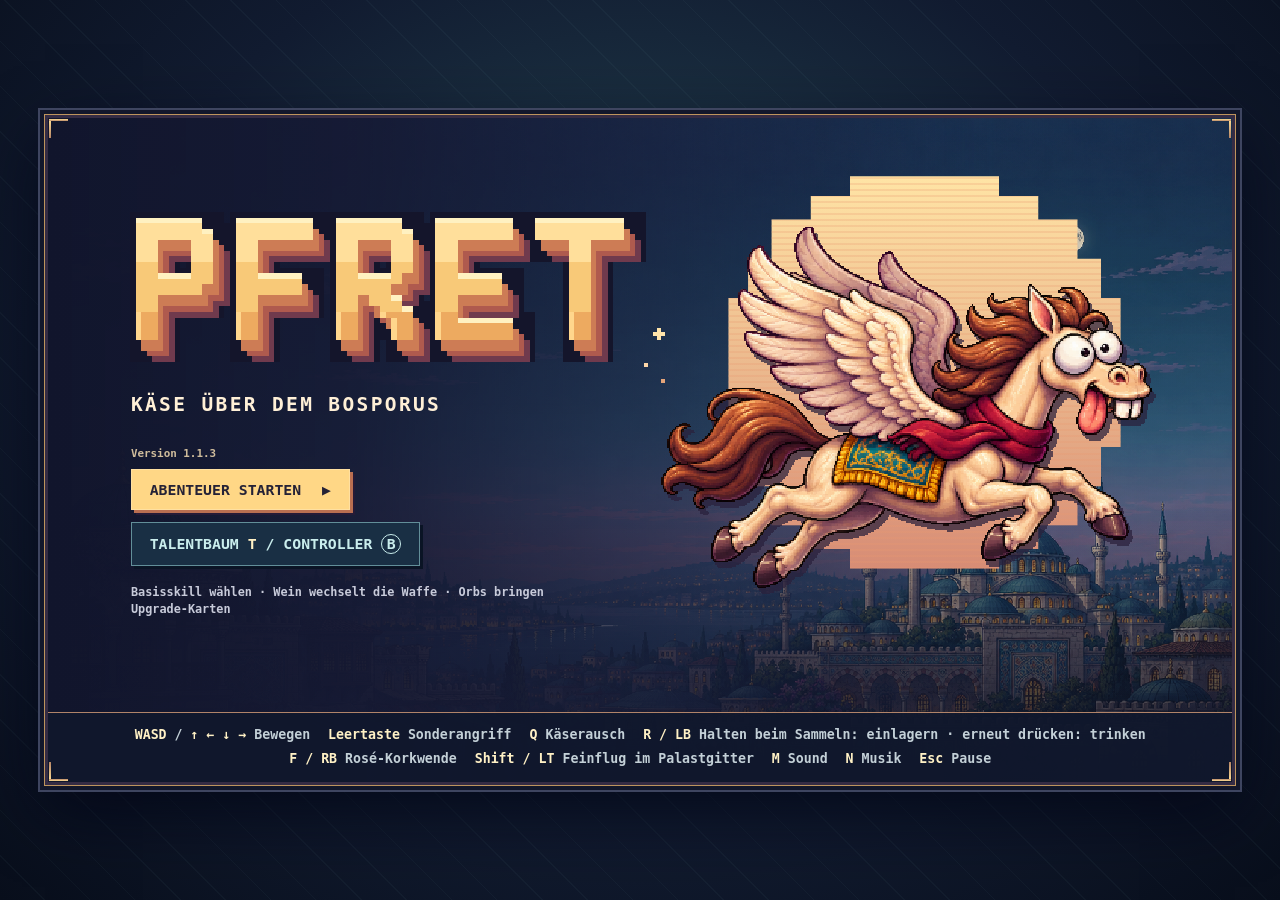
==== Pfert/index.html @ 433cb8a5 "Reward cheese contracts with experience and offensive gear" ====
<!doctype html>
<html lang="de">
<head>
 <meta charset="utf-8">
 <meta name="viewport" content="width=device-width,initial-scale=1">
 <meta name="description" content="Ein derpy Pfert, magische Weinwaffen und eine endlose Reise durch den Pixel-Bosporus.">
 <title>Pfert – Käse über dem Bosporus</title>
 <link rel="stylesheet" href="style.css">
</head>
<body>
 <main class="cabinet">
  <div class="frame">
   <canvas id="game" width="960" height="540" aria-label="Pfert, ein fliegendes Sidescroller-Spiel"></canvas>
   <div id="overlay" class="overlay">
    <div class="title-screen">
     <div class="title-hero" aria-hidden="true"><i></i></div>
     <div class="title-content">
      <h1><img src="assets/pfert-wordmark.png" alt="PFERT" width="96" height="31"></h1>
      <p class="subtitle">Käse über dem Bosporus</p>
      <p class="title-version">Version 1.1.3</p>
      <div class="title-actions">
       <button id="start">Abenteuer starten <span class="start-arrow" aria-hidden="true">▶</span><kbd role="img" class="pad-key pad-only" data-pad-button="0"></kbd></button>
       <button id="talents">Talentbaum <kbd>T</kbd> / Controller <kbd role="img" class="pad-key" data-pad-button="1">B</kbd></button>
      </div>
      <p class="title-hint">Basisskill wählen · Wein wechselt die Waffe · Orbs bringen Upgrade-Karten</p>
     </div>
     <div class="controls" aria-label="Spielsteuerung">
      <span><kbd>WASD</kbd> / <kbd>↑ ← ↓ →</kbd> Bewegen</span>
      <span><kbd>Leertaste</kbd><span class="pad-only"> / <kbd role="img" class="pad-key" data-pad-button="0"></kbd></span> Sonderangriff</span>
      <span><kbd>Q</kbd><span class="pad-only"> / <kbd role="img" class="pad-key" data-pad-button="1"></kbd></span> Käserausch</span>
      <span><kbd>R / LB</kbd> Halten beim Sammeln: einlagern · erneut drücken: trinken</span>
      <span><kbd>F / RB</kbd> Rosé-Korkwende</span>
      <span><kbd>Shift / LT</kbd> Feinflug im Palastgitter</span>
      <span><kbd>M</kbd> Sound</span>
      <span><kbd>N</kbd> Musik</span>
      <span><kbd>Esc</kbd> Pause</span>
     </div>
    </div>
   </div>
  </div>
 </main>
 <script src="sound.js"></script>
 <script src="assets.js"></script>
 <script src="art.js"></script>
 <script src="meta.js"></script>
 <script src="meta-data.js"></script>
 <script src="game.js"></script>
</body>
</html>
---- Pfert/style.css ----
* { box-sizing: border-box; }
html, body { margin: 0; width: 100%; height: 100%; overflow: hidden; }
body {
 display: grid;
 place-items: center;
 background: repeating-linear-gradient(45deg, transparent 0 31px, #80b9bc0b 31px 32px), radial-gradient(ellipse at 50% 40%, #244552, #111b30 58%, #080e1b 100%);
 color: #f9e5af;
 font-family: Georgia, serif;
}
.cabinet {
 width: min(93vw, calc(88vh * 16 / 9), 1440px);
 aspect-ratio: 16 / 9;
 position: relative;
}
.frame {
 position: absolute;
 inset: 0;
 overflow: hidden;
 border: 3px solid #352c44;
 outline: 1px solid #be945d;
 box-shadow: 0 0 0 5px #12172b, 0 0 0 7px #3e4560, 0 24px 64px #020515d9;
 background: #152438;
}
.frame::after {
 content: '';
 position: absolute;
 inset: 1px;
 z-index: 2;
 pointer-events: none;
 background:
  linear-gradient(#ffe096, #b88767) left top / 19px 2px,
  linear-gradient(#ffe096, #b88767) left top / 2px 19px,
  linear-gradient(#ffe096, #b88767) right top / 19px 2px,
  linear-gradient(#ffe096, #b88767) right top / 2px 19px,
  linear-gradient(#b88767, #ffe096) left bottom / 19px 2px,
  linear-gradient(#b88767, #ffe096) left bottom / 2px 19px,
  linear-gradient(#b88767, #ffe096) right bottom / 19px 2px,
  linear-gradient(#b88767, #ffe096) right bottom / 2px 19px;
 background-repeat: no-repeat;
}
canvas { width: 100%; height: 100%; display: block; image-rendering: pixelated; }
.overlay {
 position: absolute;
 inset: 0;
 display: flex;
 align-items: center;
 justify-content: center;
 flex-direction: column;
 text-align: center;
 padding: 3%;
 background: #111d32ed;
 color: #ffedcb;
}
.overlay.hidden { display: none; }
.title-version { margin: 0 0 .8em; color: #d0bd9c; font: 700 clamp(8px, .85vw, 12px) monospace; }
.eyebrow { font: 700 clamp(8px, .8vw, 12px) monospace; letter-spacing: .2em; color: #edbd81; }
h1 { margin: 2% 0 1%; color: #ffe7a3; }
h1 span { font-size: .23em; color: #e6a25e; vertical-align: top; }
button {
 background: #f4c27a;
 border: 1px solid #ffe0a1;
 box-shadow: 3px 3px #855347;
 color: #252236;
 padding: .75em 1.2em;
 font: 900 clamp(9px, 1vw, 14px) monospace;
 cursor: pointer;
}
button:hover, button:focus-visible { background: #ffe5ac; transform: translateY(-2px); }
button:focus-visible { outline: 2px solid #abf4f3; outline-offset: 3px; }
.hint { font: clamp(7px, .7vw, 10px) monospace; color: #c4c3aa; margin: 2% 0 0; }

.title-screen {
 position: absolute;
 inset: 0;
 display: grid;
 grid-template-rows: 1fr auto;
 text-align: left;
 isolation: isolate;
 overflow: auto;
 container-type: inline-size;
 image-rendering: pixelated;
 background:
  linear-gradient(90deg, #11152c 0%, #151933ec 26%, #191d3a8c 52%, #26304705 80%),
  linear-gradient(0deg, #101427 0%, #11172b22 42%),
  url('assets/bosporus-v1.png') center 65% / cover #263e5c;
}
.title-content {
 z-index: 1;
 align-self: center;
 padding: 3% 0 4% 7%;
}
.title-content h1 {
 width: min(45cqw, 550px);
 margin: 0 0 0 -1cqw;
}
.title-content h1 img {
 display: block;
 width: 100%;
 height: auto;
 image-rendering: pixelated;
}
.title-content .subtitle {
 margin: .95em 0 1.55em;
 color: #fff0d7;
 font: 700 clamp(9px, 1.65cqw, 23px)/1.3 monospace;
 text-transform: uppercase;
 letter-spacing: .12em;
}
.title-actions { display: flex; flex-direction: column; align-items: flex-start; gap: .75em; }
.title-actions button { text-transform: uppercase; font-size: clamp(8px, 1.25cqw, 17px); }
.title-actions #start { background: #ffd786; box-shadow: 3px 3px #b96f51, 5px 5px #261b37; }
.title-actions #start:hover, .title-actions #start:focus-visible { background: #ffedb3; }
.title-actions #start .start-arrow, .title-actions #start .pad-key { margin-left: .8em; }
.title-actions #talents { background: #192f44; color: #c9edec; border-color: #628f99; box-shadow: 3px 3px #0a1425; }
.title-actions #talents:hover, .title-actions #talents:focus-visible { background: #2a5363; }
.title-hint {
 max-width: 40%;
 margin: 1.55em 0 0;
 color: #c8cbda;
 font: 700 clamp(7px, 1cqw, 13px)/1.4 monospace;
}
.title-actions kbd, .controls kbd { color: #fff1c5; font: inherit; }
.overlay .pad-key {
 display: inline-block;
 min-width: 1.35em;
 padding: 0 .2em;
 border: 1px solid currentColor;
 border-radius: 1em;
 color: inherit;
 font: inherit;
 line-height: 1.2;
 text-align: center;
}
.overlay:not(.has-gamepad) .pad-only,
.overlay.has-gamepad .start-arrow { display: none; }
.title-hero {
 position: absolute;
 top: 10%;
 right: 6%;
 width: 43%;
 aspect-ratio: 336 / 264;
 pointer-events: none;
}
.title-hero::before {
 content: '';
 position: absolute;
 width: 77%;
 aspect-ratio: 1;
 top: -2%;
 right: 8%;
 background: repeating-linear-gradient(0deg, #e9987040 0 2px, transparent 2px 6px), linear-gradient(#ffe4a5, #d78c75);
 clip-path: polygon(31% 0, 69% 0, 69% 5%, 79% 5%, 79% 11%, 89% 11%, 89% 21%, 95% 21%, 95% 31%, 100% 31%, 100% 69%, 95% 69%, 95% 79%, 89% 79%, 89% 89%, 79% 89%, 79% 95%, 69% 95%, 69% 100%, 31% 100%, 31% 95%, 21% 95%, 21% 89%, 11% 89%, 11% 79%, 5% 79%, 5% 69%, 0 69%, 0 31%, 5% 31%, 5% 21%, 11% 21%, 11% 11%, 21% 11%, 21% 5%, 31% 5%);
}
.title-hero::after {
 content: '';
 position: absolute;
 inset: 8% 0 -8%;
 background: url('assets/horse-v3.png') left center / 200% 100% no-repeat;
 image-rendering: pixelated;
 filter: drop-shadow(4px 6px #2a213cbb);
 animation: title-flight 1.4s steps(1, end) infinite;
}
.title-hero i {
 display: block;
 position: absolute;
 top: 37%;
 left: 1%;
 width: 4px;
 height: 4px;
 color: #ffe4aa;
 background: currentColor;
 box-shadow: -4px 0 currentColor, 4px 0 currentColor, 0 4px currentColor, 0 -4px currentColor, -13px 31px #ffd7a8, 4px 47px #e4a479;
}
@keyframes title-flight {
 25% { transform: translateY(-3px); }
 50% { background-position: right center; transform: translateY(2px); }
 75% { background-position: right center; transform: translateY(4px); }
}
.controls {
 z-index: 1;
 display: flex;
 flex-wrap: wrap;
 justify-content: center;
 gap: .45em 1.35em;
 padding: .95em 3%;
 background: #10182de8;
 border-top: 1px solid #b18469;
 color: #c3d0d7;
 font: 700 clamp(7px, 1.12cqw, 15px)/1.4 monospace;
}
.controls span { white-space: nowrap; }
@media (max-width: 650px) {
 .title-content { padding-left: 5%; }
 .title-content h1 { width: 48cqw; }
 .title-content .subtitle { margin-bottom: .9em; }
 .title-actions { gap: .5em; }
 .title-hint { max-width: 54%; margin-top: 1em; }
 .controls { padding-block: .5em; }
}
@media (prefers-reduced-motion: reduce) {
 .title-hero::after { animation: none; }
}
.upgrade-overlay{background:linear-gradient(140deg,#152a3df5,#263b50f2);padding:4%}.upgrade-overlay h2{font-size:clamp(16px,2.2vw,30px);margin:2% 0 1%;color:#f5dca8}.upgrade-copy{font-size:clamp(8px,.95vw,14px);margin:0 0 3%;color:#c8cbbf}.cards{display:grid;grid-template-columns:repeat(3,1fr);gap:clamp(6px,1.3vw,20px);width:100%;max-width:780px}.upgrade-card{position:relative;display:flex;flex-direction:column;align-items:center;justify-content:flex-start;min-height:clamp(100px,14vw,215px);border:1px solid #b5976b;padding:8% 7%;background:linear-gradient(150deg,#3b5263,#21374c);box-shadow:0 5px #112332;color:#f0dfba;letter-spacing:0;transition:transform .15s,background .15s;text-align:center;line-height:1.3}.upgrade-card:hover,.upgrade-card:focus-visible{background:linear-gradient(150deg,#5e6c6c,#2c485d);outline:2px solid #ffe0a1;transform:translateY(-4px)}.card-number{position:absolute;top:8px;left:10px;font-size:clamp(8px,.8vw,12px);color:#c0b598}.card-icon{font-size:clamp(22px,3.3vw,48px);color:#edc17a;margin:3% 0 8%;line-height:1}.upgrade-card strong{font-family:Georgia,serif;font-size:clamp(10px,1.3vw,18px);color:#ffe7b5;white-space:nowrap}.card-description{display:block;font-size:clamp(8px,.86vw,12px);line-height:1.5;margin:9% 0 10%;color:#c4d4d2;font-weight:400}.card-rank{margin-top:auto;font-size:clamp(7px,.72vw,10px);color:#d2b98e;letter-spacing:.08em}.upgrade-overlay .hint{display:block}@media(max-height:600px){.upgrade-card{min-height:90px}.card-icon{font-size:22px;margin:0 0 4%}.card-description{margin:5% 0}.upgrade-overlay h2{font-size:18px}.upgrade-copy{margin-bottom:2%}}

.upgrade-card.rare{border-color:#d7b4f6;background:linear-gradient(145deg,#57436e,#253a53);box-shadow:0 5px #1c233c,0 0 18px #c18ce51a}.upgrade-card.rare .card-icon{color:#ebd0ff}.upgrade-card.rare .card-rank{color:#e0b6fa}.game-over h1{font-size:clamp(36px,6vw,86px);margin-bottom:3%}.roast{max-width:86%;margin:0 0 2%;font-size:clamp(11px,1.5vw,21px);line-height:1.4;color:#ffe3ba;font-weight:bold}.comeback{max-width:90%;margin:0 0 2%;font-size:clamp(9px,1vw,14px);color:#c2d5cc}.run-stats{font:clamp(9px,.9vw,13px) monospace;color:#dbc8a3;margin:1% 0 3%}
.upgrade-card.selected { outline: 3px solid #fff1ba; outline-offset: 3px; }
.upgrade-overlay{overflow-y:auto;justify-content:safe center}
.upgrade-overlay .cards{grid-template-columns:repeat(3,minmax(0,1fr));padding:3px}
.upgrade-overlay .upgrade-card strong{white-space:normal;overflow-wrap:anywhere}
.upgrade-overlay .upgrade-card span{margin-left:0}
.upgrade-overlay .card-description{margin:5% 0}
.card-effect,.card-prerequisite{font-size:clamp(8px,.82vw,12px);line-height:1.3}
.card-effect{color:#ffe7b5;margin-top:.5em}
.card-prerequisite{color:#e0b6fa;margin-bottom:.45em}
.pause-overlay{background:#152b38eb;gap:.9em;overflow-y:auto;justify-content:safe center}
.pause-overlay > *{flex-shrink:0}
.pause-overlay h2{margin:0;font-size:clamp(19px,3vw,36px);color:#f5dca8}
.pause-overlay .hint{display:block;margin:0}
.pause-actions,.gear-footer{display:flex;justify-content:center;align-items:center;flex-wrap:wrap;gap:.8em}
.pause-overlay .gear-selected{outline:2px solid #abf4f3;outline-offset:2px}
.gear-overlay{padding:2%;overflow:auto;justify-content:flex-start}
.gear-panel{width:min(100%,800px);margin:auto;display:grid;gap:.55em;text-align:left;font-size:clamp(9px,1.1vw,14px)}
.gear-panel h2{text-align:center}
.gear-panel h3{margin:0;color:#f5dca8;font:700 1em monospace}
.gear-grid,.gear-comparison{display:grid;grid-template-columns:repeat(4,minmax(0,1fr));gap:.65em}
.gear-grid.gear-worn{grid-template-columns:repeat(5,minmax(0,1fr))}
.gear-comparison{grid-template-columns:repeat(2,minmax(0,1fr))}
.gear-tile,.gear-option{display:grid;gap:.35em;padding:.6em;border:1px solid #526b82;background:#18283c;color:#f2e5cd;text-align:left}
.gear-tile.gear-target{border-color:#abf4f3}
.gear-option{font:700 1em monospace;box-shadow:none;line-height:1.25}
.gear-option:hover,.gear-option:focus-visible,.gear-option.gear-selected{background:#2d4357;transform:none}
.gear-details{display:grid;align-content:start;gap:.22em;padding-left:.5em;border-left:2px solid var(--gear-color);overflow-wrap:anywhere;font:400 .92em/1.25 monospace}
.gear-details strong,.gear-details small{color:var(--gear-color)}
.gear-details small{font-size:.9em}
.gear-panel .hint{text-align:center}
.pause-build{width:min(79%,36rem);text-align:left;border:1px solid #4c657a;background:#132135}
.pause-build h3{display:flex;justify-content:space-between;align-items:center;padding:.5em .8em;margin:0;font-size:1em;line-height:1.2}
.pause-build h3 span{min-width:2ch;text-align:right;color:#a5ddce}
.pause-build p{margin:.55em .8em;color:#bfd2db;font-size:.8em}
.pause-build ul{display:grid;grid-template-columns:repeat(auto-fit,minmax(min(100%,15em),1fr));gap:.28em .55em;margin:.55em;max-height:clamp(48px,21vh,120px);overflow:auto;overscroll-behavior:contain;padding:0;list-style:none}
.pause-build li{display:grid;grid-template-columns:2.15em minmax(0,1fr) auto;align-items:start;gap:.4em;padding:.35em .45em;background:#1e3045;font:clamp(9px,1vw,12px)/1.3 monospace;color:#f0e8ce}
.pause-build li b{color:#a5ddce}
.pause-build li small{color:#c8d5d8;white-space:nowrap}
.gear-option:has(.gear-slot){grid-template-columns:minmax(0,1fr) auto;align-items:start}
.gear-action{min-width:0}
.gear-slot{color:#bde8e0;background:#293d52;border:1px solid #516e80;padding:.08em .38em;font-size:.8em;white-space:nowrap}
.gear-option .gear-details{grid-column:1/-1}
.music-volume{display:grid;gap:.35em;width:min(65vw,16rem);color:#f5dca8;text-align:center}
.music-volume input{width:100%;margin:0;accent-color:#f5dca8;cursor:pointer}
.build-details {
 color: #d9ecd6;
 font: clamp(10px, 1vw, 13px) monospace;
 margin: .35em auto;
}
.build-details summary { cursor: pointer; }
.debug-overlay{justify-content:flex-start;overflow:auto;padding:4%}
.debug-actions{display:grid;grid-template-columns:repeat(auto-fit,minmax(155px,1fr));gap:10px;width:min(100%,650px);padding-bottom:1em}
.debug-actions button{padding:.7em;white-space:normal}
.debug-actions .debug-selected{outline:2px solid #ffe0a1;outline-offset:2px}
.build-details ul {
 display: grid;
 grid-template-columns: repeat(auto-fit, minmax(13em, 1fr));
 list-style: none;
 width: min(70vw, 42em);
 padding: 0;
 gap: .25em 1em;
 text-align: left;
}
.talent-overlay {
 --meta-gold: #f2c787;
 --meta-aqua: #93dcd7;
 display: grid;
 grid-template-rows: auto minmax(0, 1fr) auto;
 align-items: stretch;
 justify-content: stretch;
 gap: clamp(5px, 1vw, 14px);
 padding: clamp(6px, 1.4vw, 20px);
 overflow: hidden;
 text-align: left;
 background: linear-gradient(145deg, #272942, #111a30 58%, #0e1729);
 font-family: monospace;
}
.meta-toolbar {
 display: grid;
 grid-template-columns: 1fr auto 1fr;
 align-items: center;
 gap: 8px;
}
.meta-toolbar h2 {
 margin: 0;
 color: #ffe8b5;
 font: 900 clamp(15px, 3.15vw, 48px)/1 "Arial Black", system-ui, sans-serif;
 letter-spacing: .055em;
 text-transform: uppercase;
 text-shadow: 2px 2px #a16650, 4px 4px #3a233d;
}
#meta-back { justify-self: start; }
.meta-points {
 justify-self: end;
 padding: .42em .8em;
 border: 1px solid #b88666;
 box-shadow: inset 0 0 0 2px #191e33, 2px 2px #0c1225;
 background: #332d40;
 color: #ffe5b4;
 font: 700 clamp(8px, 1.15vw, 15px)/1.1 monospace;
 white-space: nowrap;
}
.meta-points b { margin-right: .18em; color: #fff2c5; font-size: 1.3em; }
.meta-layout {
 display: grid;
 grid-template-columns: minmax(0, 1fr) minmax(180px, 26%);
 gap: clamp(5px, 1vw, 14px);
 min-height: 0;
}
.meta-chart, .meta-panel {
 position: relative;
 min-width: 0;
 min-height: 0;
 border: 1px solid #866860;
 box-shadow: 0 3px #0a1324;
}
.meta-chart::after {
 content: '';
 position: absolute;
 inset: 3px;
 pointer-events: none;
 background:
  linear-gradient(#c99b73,#c99b73) left top / 12px 2px,
  linear-gradient(#c99b73,#c99b73) left top / 2px 12px,
  linear-gradient(#c99b73,#c99b73) right top / 12px 2px,
  linear-gradient(#c99b73,#c99b73) right top / 2px 12px,
  linear-gradient(#c99b73,#c99b73) left bottom / 12px 2px,
  linear-gradient(#c99b73,#c99b73) left bottom / 2px 12px,
  linear-gradient(#c99b73,#c99b73) right bottom / 12px 2px,
  linear-gradient(#c99b73,#c99b73) right bottom / 2px 12px;
 background-repeat: no-repeat;
}
.meta-viewport {
 position: absolute;
 inset: 0;
 overflow: hidden;
 touch-action: none;
 user-select: none;
 cursor: grab;
 background:
  radial-gradient(circle at 1px 1px, #80c6d323 1px, transparent 1.5px) 0 0 / 19px 19px,
  radial-gradient(ellipse at 50% 43%, #25415385, #0c1628e8 78%),
  linear-gradient(#0e1d32cd, #17283e5c 64%, #0e182abf),
  url('assets/bosporus-v1.png') center 72% / cover #12243b;
}
.meta-viewport.dragging { cursor: grabbing; }
.meta-map { position: absolute; width: 0; height: 0; }
.meta-world { width: 3130px; height: 2460px; transform-origin: 0 0; }
.meta-paths { position: absolute; inset: 0; pointer-events: none; }
.meta-paths line { stroke-width: 3; stroke-linecap: round; }
.meta-edge-hidden { stroke: #5c5960; opacity: .6; }
.meta-edge-open { stroke: #bbab83; stroke-dasharray: 5 7; }
.meta-paths .meta-edge-owned { stroke: #f4c780; stroke-width: 5; filter: drop-shadow(0 0 5px #c68a4480); }
.meta-paths .meta-cross-edge { stroke-dasharray: 11 15; }
.meta-cross-edge:not(.meta-edge-owned) { stroke: #a9cbd7; opacity: .74; }
.meta-paths .meta-area-edge { stroke-dasharray: 5 10; }
.meta-paths line { vector-effect: non-scaling-stroke; stroke-width: 1.4; }
.meta-paths .meta-edge-owned { stroke-width: 2.3; }
.talent-overview .meta-cluster text { visibility: hidden; }
.meta-hub { fill: #171d29; stroke: #a67c55; stroke-width: 2; }
.meta-hub.inner { fill: #25262e; stroke: #dcba81; stroke-dasharray: 2 7; }
.meta-cluster ellipse { fill: color-mix(in srgb, var(--talent-color) 7%, #101520); stroke: var(--talent-color); stroke-opacity: .34; stroke-width: 2; }
.meta-cluster.active ellipse { fill: color-mix(in srgb, var(--talent-color) 17%, #101520); stroke-opacity: .75; }
.meta-crown-halo { fill: #111721; stroke: var(--talent-color); stroke-opacity: .72; stroke-width: 2; stroke-dasharray: 4 5; }
.meta-sector text { fill: var(--talent-color); font: 700 var(--talent-cluster-font, 22px) Georgia, serif; text-anchor: middle; dominant-baseline: middle; paint-order: stroke; stroke: #111621; stroke-width: 5; }
.meta-sector .meta-sector-label { fill: #f2deb2; font: 800 var(--talent-sector-font, 25px) monospace; }
.meta-locked { fill: #161b25; stroke: var(--talent-color); stroke-opacity: .55; stroke-width: 2; pointer-events: all; }
.meta-locked:hover { fill: #273e52; stroke-opacity: 1; }
.talent-overlay .area-S { --talent-color: #ffdc96; }
.talent-overlay .area-A { --talent-color: #ffa38e; }
.talent-overlay .area-V { --talent-color: #96d5ff; }
.talent-overlay .area-K { --talent-color: #ffe68f; }
.talent-overlay .area-B { --talent-color: #b1eeb4; }
.talent-overlay .area-W { --talent-color: #e3baff; }
.talent-overlay .area-Q { --talent-color: #9dece4; }
.talent-overlay .meta-node {
 position: absolute;
 transform: translate(-50%, -50%);
 display: flex;
 align-items: center;
 justify-content: center;
 gap: 2px;
 width: 38px;
 height: 38px;
 border-radius: 50%;
 padding: 0 2px;
 background: linear-gradient(#273e52, #142639);
 border: 2px solid var(--talent-color);
 box-shadow: inset 0 0 0 2px #132639, 2px 3px #090f23;
 color: var(--talent-color);
 font: 900 11px/1 monospace;
 white-space: nowrap;
}
.talent-overlay .meta-node.minor { width: 34px; height: 34px; }
.talent-overlay .meta-node.notable { width: 40px; height: 40px; border-style: double; border-width: 4px; }
.talent-overlay .meta-node.root { width: 49px; height: 49px; }
.talent-overlay .meta-node.keystone {
 width: 60px;
 height: 60px;
 border-width: 4px;
 border-style: double;
 box-shadow: 0 0 0 4px #1b1b24, 0 0 18px color-mix(in srgb, var(--talent-color), transparent 55%);
}
.meta-node.keystone .meta-icon { width: 28px; height: 28px; }
.meta-node.minor span {
 position: absolute;
 bottom: -3px;
 left: 50%;
 transform: translateX(-50%);
 min-width: 23px;
 padding: 1px 2px;
 border-radius: 3px;
 background: #141d27;
 color: #fff0c9;
}
.meta-node span:empty { display: none; }
.meta-node .meta-icon { width: 16px; height: 16px; flex: none; }
.talent-overlay .meta-node.owned {
 background: linear-gradient(#ffdfa0, #dfaa6d);
 border-color: #ffe9b6;
 box-shadow: inset 0 -3px #aa654e, 2px 3px #11152b;
 color: #382338;
}
.talent-overlay .meta-node.selected,
.talent-overlay .meta-node:hover,
.talent-overlay .meta-node:focus-visible {
 z-index: 1;
 outline: 3px solid #9bf8f1;
 outline-offset: 2px;
}
.meta-zoom {
 position: absolute;
 left: 10px;
 bottom: 10px;
 display: flex;
 align-items: center;
 border: 1px solid #967264;
 background: #101b2f;
 box-shadow: 2px 2px #090f20;
}
.meta-zoom .meta-scale {
 min-width: 5ch;
 color: #f5d7a6;
 text-align: center;
 font: 700 clamp(8px, 1vw, 13px)/1 monospace;
}
.meta-zoom button { min-width: 2em; }
.meta-panel {
 display: flex;
 flex-direction: column;
 overflow: auto;
 padding: clamp(8px, 1.35vw, 20px);
 background:
  linear-gradient(90deg, #6f5360 0 1px, transparent 1px) 4px 5px / 100% calc(100% - 10px) no-repeat,
  radial-gradient(ellipse at 50% 8%, #354050, #182238 67%);
}
.meta-detail {
 display: grid;
 justify-items: start;
 gap: clamp(5px, .74vw, 12px);
}
.meta-emblem {
 display: grid;
 place-items: center;
 width: clamp(28px, 5.6vw, 80px);
 aspect-ratio: 1;
 background: #172436;
 border: 2px solid var(--talent-color);
 box-shadow: inset 0 0 0 3px #334752, 3px 3px #10182a;
 color: var(--talent-color);
}
.meta-emblem .meta-icon { width: 62%; height: 62%; }
.meta-rank {
 margin-top: 3px;
 color: var(--meta-aqua);
 font: 700 clamp(8px, 1.02vw, 13px)/1.2 monospace;
 text-transform: uppercase;
 letter-spacing: .075em;
}
.meta-detail h3 {
 margin: 0;
 color: #ffdfab;
 font: 700 clamp(14px, 2vw, 30px)/1.07 Georgia, serif;
 overflow-wrap: anywhere;
}
.meta-description {
 margin: 0;
 color: #dce5ec;
 font: clamp(9px, 1.12vw, 15px)/1.5 monospace;
 overflow-wrap: anywhere;
}
#meta-buy { background: #f7ce86; }
#meta-buy[aria-disabled="false"]:hover, #meta-buy[aria-disabled="false"]:focus-visible { background: #ffe2a3; }
#meta-buy[aria-disabled="true"] {
 background: #202d43;
 color: #c4d4db;
 border-color: #5f7184;
 box-shadow: none;
}
.meta-message { margin: .6em 0; color: #ffb4a6; font: clamp(8px, 1vw, 13px)/1.35 monospace; }
.meta-message:empty { margin: 0; }
.meta-bonuses {
 margin-top: 12px;
 padding-top: 10px;
 border-top: 1px solid #5f7184;
 color: #dce5ec;
 font: clamp(9px, 1vw, 14px)/1.4 monospace;
 overflow-wrap: anywhere;
}
.meta-bonuses h3 { margin: 0 0 6px; color: var(--meta-gold); font: 700 1.2em Georgia, serif; }
.meta-bonuses p, .meta-bonuses ul { margin: 0; }
.meta-bonuses ul { display: grid; gap: 7px; padding: 0; list-style: none; }
.meta-bonuses strong { display: block; color: var(--meta-aqua); }
.meta-management {
 display: flex;
 flex-wrap: wrap;
 gap: 5px;
 margin-top: auto;
 padding-top: 10px;
}
#meta-back, .meta-zoom button, .meta-management button {
 border: 1px solid #72667a;
 background: #1e2d45;
 color: #efe0c8;
 box-shadow: 2px 2px #10172b;
}
#meta-reset { color: #ffb5a8; }
#meta-back:hover, .meta-zoom button:hover, .meta-management button:hover,
#meta-back:focus-visible, .meta-zoom button:focus-visible, .meta-management button:focus-visible {
 background: #32475c;
}
.meta-management button, .meta-zoom button { padding: .5em .6em; font-size: clamp(8px, .9vw, 12px); }
.talent-overlay .meta-controls {
 display: flex;
 flex-wrap: wrap;
 justify-content: space-between;
 gap: .3em .8em;
 color: #c4d3dd;
 font: clamp(8px, .92vw, 12px)/1.35 monospace;
}
.meta-controls span { white-space: nowrap; }
.meta-controls kbd { color: var(--meta-gold); font: inherit; }
.meta-tooltip {
 position: absolute;
 z-index: 3;
 transform: translateX(-50%);
 width: max-content;
 max-width: min(38%, 300px);
 padding: 7px 9px;
 background: #142439;
 color: #ffe4b7;
 border: 1px solid #bb8c69;
 box-shadow: 3px 3px #0a1326;
 font: clamp(8px, 1.05vw, 14px)/1.4 monospace;
 pointer-events: none;
 overflow-wrap: anywhere;
}
@media (max-width: 760px), (max-height: 530px) {
 .meta-layout { grid-template-columns: minmax(0, 1fr) minmax(100px, 30%); }
 .meta-panel { padding: 6px 8px; }
 .meta-toolbar h2 { letter-spacing: 0; }
 .talent-overlay .meta-controls { justify-content: flex-start; }
 .meta-zoom { left: 6px; bottom: 6px; }
}

.game-over{overflow-y:auto;justify-content:flex-start}
.game-over > *{flex-shrink:0}
.game-over h1{font-size:clamp(25px,3vw,46px);margin:1%}
.game-over .roast,.game-over .comeback,.game-over .run-stats{margin:.3%}
.flight-stats{display:flex;justify-content:center;flex-wrap:wrap;gap:4px;width:min(100%,560px);margin:7px 0}
.flight-stats > div{flex:1 0 min(17%,86px);padding:4px 6px;border:1px solid #415267;background:#1a2b40}
.flight-stats dt{font:clamp(8px,.8vw,12px) monospace;color:#d6d6bd}
.flight-stats dd{margin:2px 0 0;font:700 clamp(10px,1.25vw,18px) monospace;color:#ffe4a3}
.result-actions{display:flex;justify-content:center;flex-wrap:wrap;gap:4px}
.game-over > .hint{margin:.3% 0}
.scoreboard{width:min(90%,430px);margin:.5% auto;color:#f5dfb2;font:clamp(8px,.75vw,11px) monospace}
.scoreboard h2{font-size:inherit;color:#e8bf79;margin:2px}
.scoreboard ol{list-style:none;padding:0;margin:0;max-height:19vh;overflow-y:auto}
.scoreboard li{display:grid;grid-template-columns:1fr 2fr 1fr;text-align:left;padding:1px 6px}
.scoreboard li span:last-child{text-align:right}
.score-current{background:#f3c983;color:#20372e}
.scoreboard p{margin:2px;color:#ffd5a4}
.game-over button{margin:2px;padding:.55em 1em}

/* Use the cabinet's stepped inlays for the in-game menus as well. */
.upgrade-overlay {
 background: radial-gradient(ellipse at 50% 5%, #324660f0, #131b31f5 72%);
}
.upgrade-overlay h2, .pause-overlay h2 {
 color: #ffdfa7;
 text-shadow: 2px 2px #713f48;
}
.upgrade-overlay .upgrade-card {
 --card-edge: #d4a777;
 --card-fill: #253c52;
 border-color: var(--card-edge);
 background:
  linear-gradient(var(--card-edge), var(--card-edge)) left 5px top 5px / 18px 2px,
  linear-gradient(var(--card-edge), var(--card-edge)) right 5px bottom 5px / 18px 2px,
  linear-gradient(155deg, var(--card-fill), #181f35 80%);
 background-repeat: no-repeat;
 box-shadow: inset 0 0 0 3px #151c31, 0 4px #0c1326;
}
.upgrade-overlay .upgrade-card.rare {
 --card-edge: #d5a8ea;
 --card-fill: #604371;
}
.upgrade-overlay .upgrade-card:hover,
.upgrade-overlay .upgrade-card.selected { --card-edge: #ffdfa7; }
.upgrade-overlay .card-number { color: var(--card-edge); }
.upgrade-overlay .card-icon { text-shadow: 2px 3px #101426; }
.pause-overlay { background: radial-gradient(ellipse at center, #233954f2, #121a30f5); }


.skill-overlay {
 background: radial-gradient(ellipse at 50% 20%, #23394fe8, #101726f5 73%);
 gap: clamp(6px, 1.15vw, 14px);
}
.skill-overlay h2 { margin: 0; }
.skill-options {
 display: grid;
 grid-template-columns: repeat(2, minmax(0, 1fr));
 gap: clamp(4px, .8vw, 12px);
 width: min(82%, 760px);
}
.skill-overlay .skill-option {
 --skill-color: #ffda98;
 display: grid;
 grid-template-columns: auto 1fr;
 align-items: center;
 gap: .35em .65em;
 min-width: 0;
 padding: .6em .75em;
 text-align: left;
 color: #ecedf4;
 background: linear-gradient(125deg, #27354b, #172132);
 border: 1px solid #617083;
 font-size: clamp(8px, 1.35vw, 15px);
 line-height: 1.25;
}
.skill-overlay .skill-salvo { --skill-color: #9fddff; }
.skill-overlay .skill-precision { --skill-color: #e0b48b; }
.skill-overlay .skill-element { --skill-color: #ffac82; }
.skill-overlay .skill-laser { --skill-color: #83f8dc; }
.skill-option strong { color: var(--skill-color); font-size: 1.15em; }
.skill-option span:not(.skill-icon) { grid-column: 2; }
.skill-icon { grid-row: 1 / span 3; color: var(--skill-color); font-size: 2em; }
.skill-talent { color: #c6c9d6; font-size: .84em; }
.skill-overlay .skill-option.selected,
.skill-overlay .skill-option:hover,
.skill-overlay .skill-option:focus-visible {
 border-color: var(--skill-color);
 background: linear-gradient(125deg, #394b60, #212c3f);
 box-shadow: inset 3px 0 var(--skill-color), 0 0 12px #000b;
}
.skill-overlay .hint { margin: 0; }
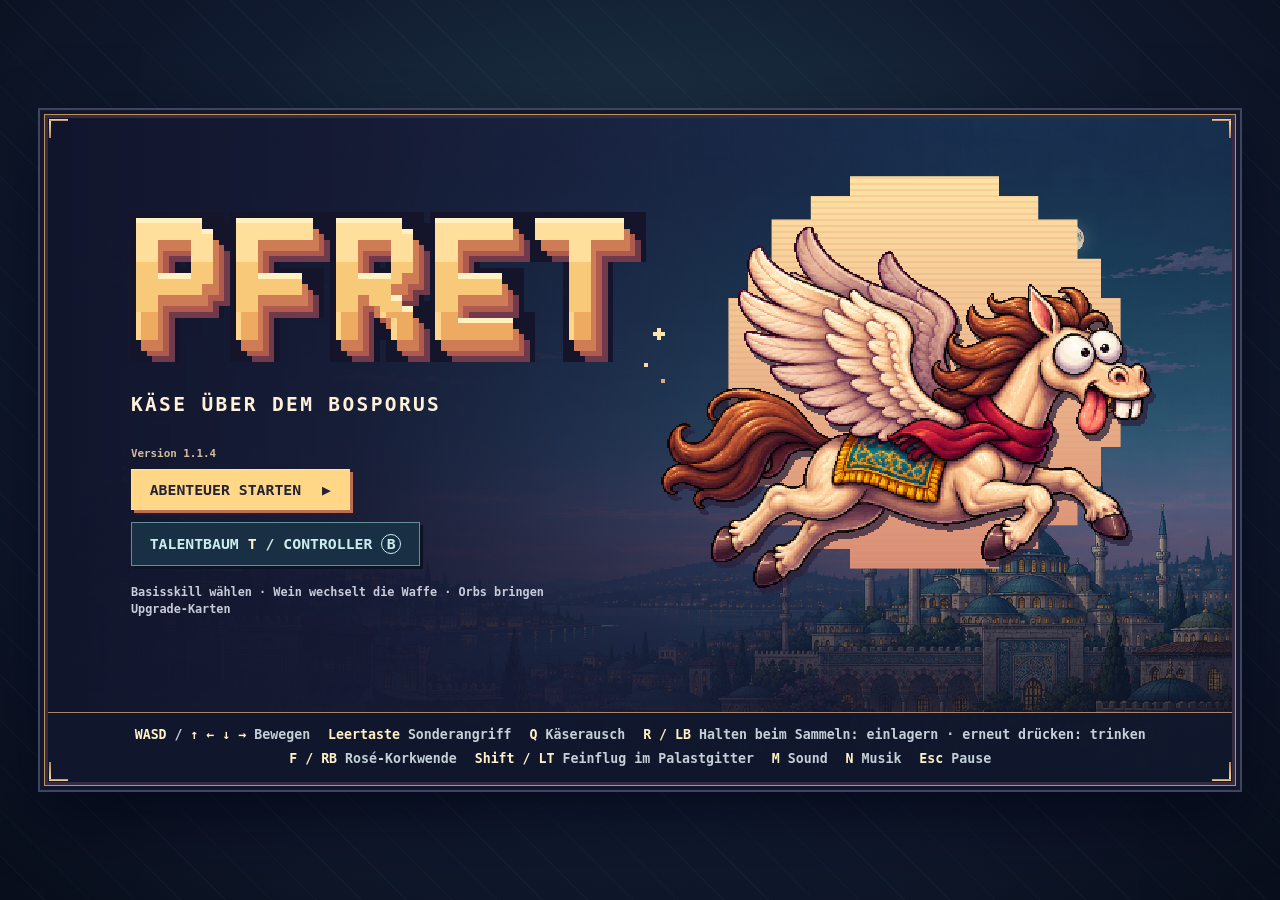
==== commit 4097ecc5: "Integrate doubled talent and run card rank bonuses (cherry picked from commit ab8a4364f47655b968c104" ====
--- a/Pfert/index.html
+++ b/Pfert/index.html
@@ -17,7 +17,7 @@
      <div class="title-content">
       <h1><img src="assets/pfert-wordmark.png" alt="PFERT" width="96" height="31"></h1>
       <p class="subtitle">Käse über dem Bosporus</p>
-      <p class="title-version">Version 1.1.3</p>
+      <p class="title-version">Version 1.1.4</p>
       <div class="title-actions">
        <button id="start">Abenteuer starten <span class="start-arrow" aria-hidden="true">▶</span><kbd role="img" class="pad-key pad-only" data-pad-button="0"></kbd></button>
        <button id="talents">Talentbaum <kbd>T</kbd> / Controller <kbd role="img" class="pad-key" data-pad-button="1">B</kbd></button>
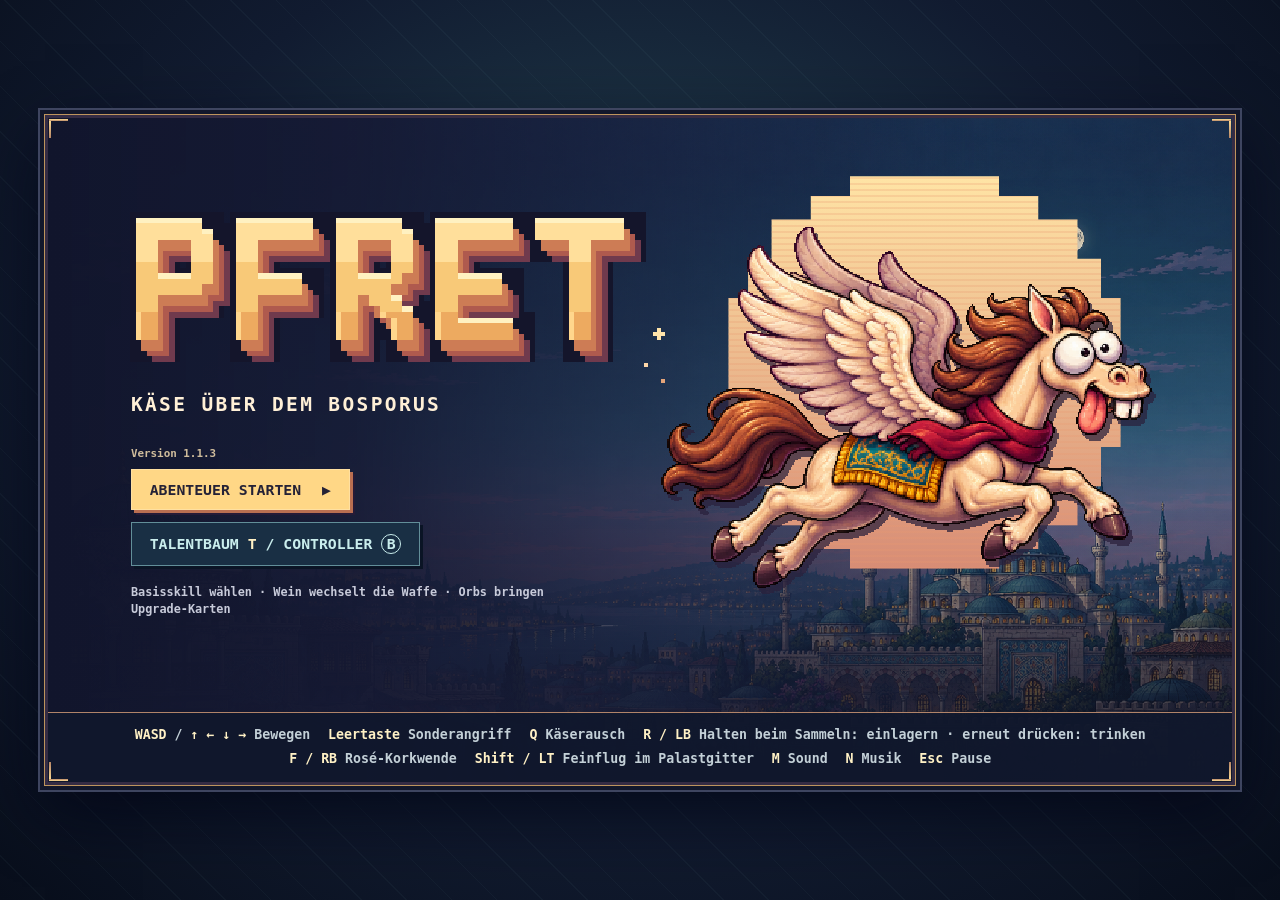
==== commit 96d6acab: "Merge pull request #1 from konsuul/Permute-Talentbaum Permute talentbaum" ====
--- a/Pfert/index.html
+++ b/Pfert/index.html
@@ -17,7 +17,7 @@
      <div class="title-content">
       <h1><img src="assets/pfert-wordmark.png" alt="PFERT" width="96" height="31"></h1>
       <p class="subtitle">Käse über dem Bosporus</p>
-      <p class="title-version">Version 1.1.4</p>
+      <p class="title-version">Version 1.1.3</p>
       <div class="title-actions">
        <button id="start">Abenteuer starten <span class="start-arrow" aria-hidden="true">▶</span><kbd role="img" class="pad-key pad-only" data-pad-button="0"></kbd></button>
        <button id="talents">Talentbaum <kbd>T</kbd> / Controller <kbd role="img" class="pad-key" data-pad-button="1">B</kbd></button>
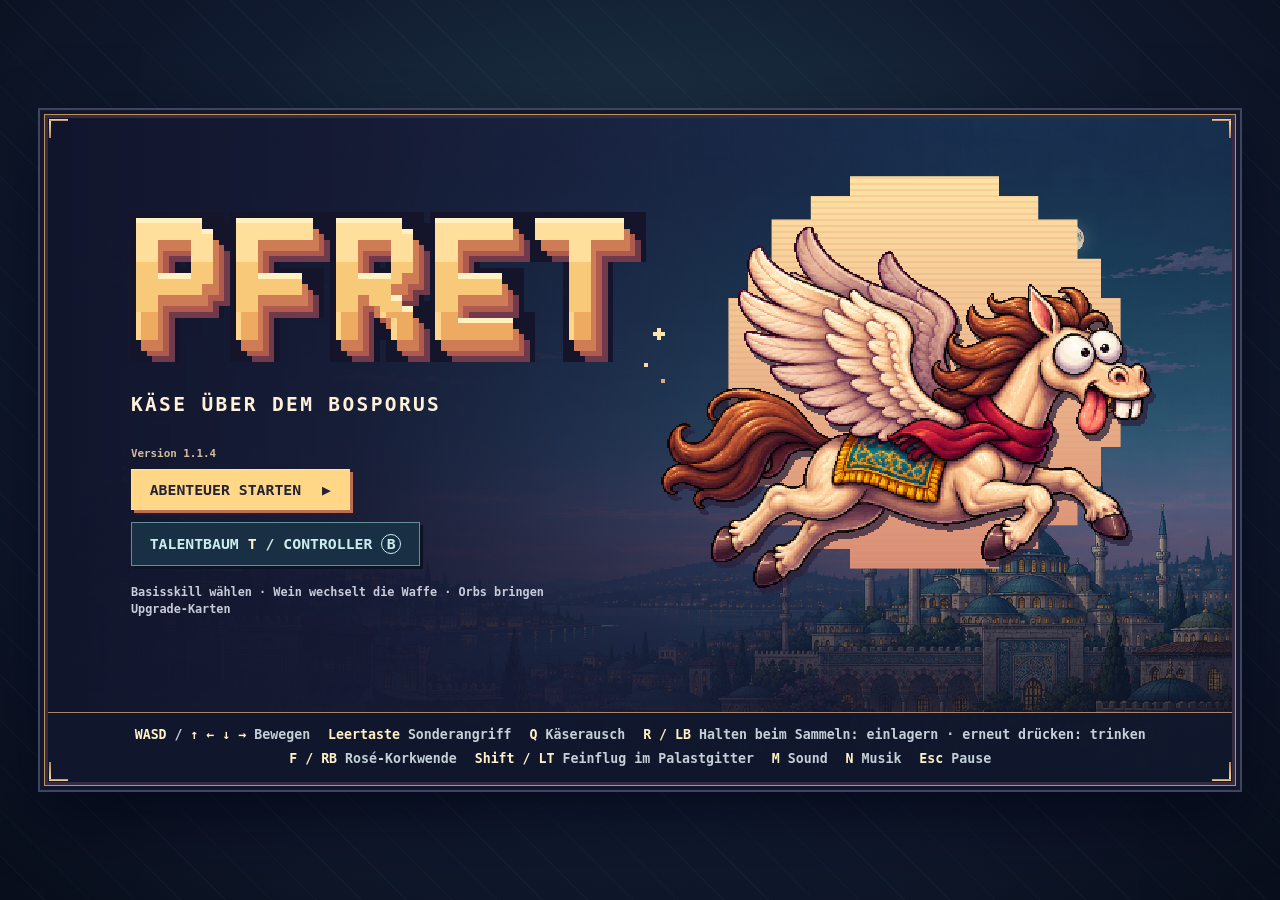
==== commit 431ec8a4: "Merge pull request #2 from konsuul/Permute Integrate doubled talent and run card rank bonuses" ====
--- a/Pfert/index.html
+++ b/Pfert/index.html
@@ -17,7 +17,7 @@
      <div class="title-content">
       <h1><img src="assets/pfert-wordmark.png" alt="PFERT" width="96" height="31"></h1>
       <p class="subtitle">Käse über dem Bosporus</p>
-      <p class="title-version">Version 1.1.3</p>
+      <p class="title-version">Version 1.1.4</p>
       <div class="title-actions">
        <button id="start">Abenteuer starten <span class="start-arrow" aria-hidden="true">▶</span><kbd role="img" class="pad-key pad-only" data-pad-button="0"></kbd></button>
        <button id="talents">Talentbaum <kbd>T</kbd> / Controller <kbd role="img" class="pad-key" data-pad-button="1">B</kbd></button>
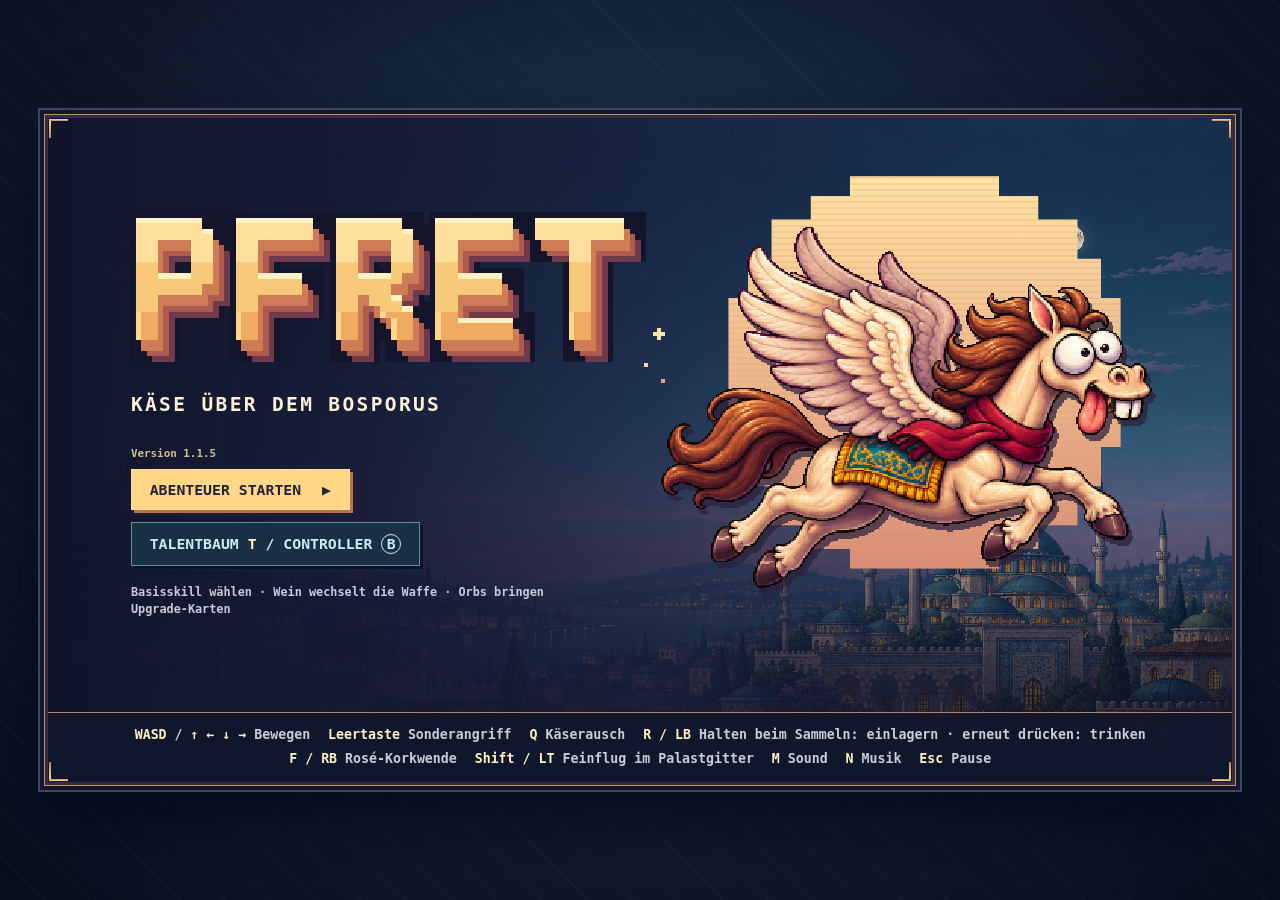
==== commit 632c56d5: "Add distinct flight profiles for standard enemies" ====
--- a/Pfert/index.html
+++ b/Pfert/index.html
@@ -17,7 +17,7 @@
      <div class="title-content">
       <h1><img src="assets/pfert-wordmark.png" alt="PFERT" width="96" height="31"></h1>
       <p class="subtitle">Käse über dem Bosporus</p>
-      <p class="title-version">Version 1.1.4</p>
+      <p class="title-version">Version 1.1.5</p>
       <div class="title-actions">
        <button id="start">Abenteuer starten <span class="start-arrow" aria-hidden="true">▶</span><kbd role="img" class="pad-key pad-only" data-pad-button="0"></kbd></button>
        <button id="talents">Talentbaum <kbd>T</kbd> / Controller <kbd role="img" class="pad-key" data-pad-button="1">B</kbd></button>
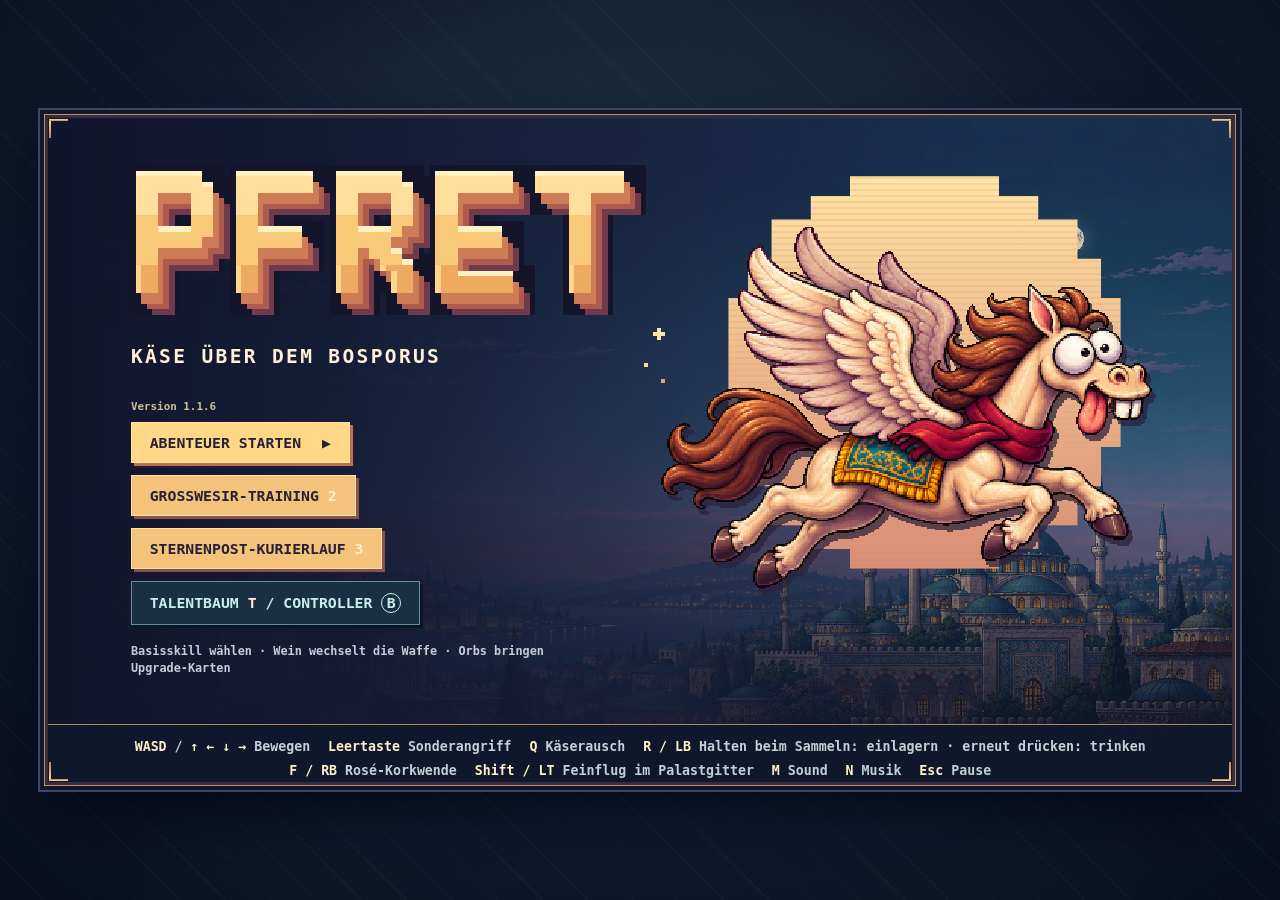
==== commit f9d54441: "Complete stage-one readability, boss balance and optional run modes" ====
--- a/Pfert/index.html
+++ b/Pfert/index.html
@@ -17,9 +17,11 @@
      <div class="title-content">
       <h1><img src="assets/pfert-wordmark.png" alt="PFERT" width="96" height="31"></h1>
       <p class="subtitle">Käse über dem Bosporus</p>
-      <p class="title-version">Version 1.1.5</p>
+      <p class="title-version">Version 1.1.6</p>
       <div class="title-actions">
        <button id="start">Abenteuer starten <span class="start-arrow" aria-hidden="true">▶</span><kbd role="img" class="pad-key pad-only" data-pad-button="0"></kbd></button>
+       <button id="training">Großwesir-Training <kbd>2</kbd><span class="pad-only"> / X</span></button>
+       <button id="courier">Sternenpost-Kurierlauf <kbd>3</kbd><span class="pad-only"> / Y</span></button>
        <button id="talents">Talentbaum <kbd>T</kbd> / Controller <kbd role="img" class="pad-key" data-pad-button="1">B</kbd></button>
       </div>
       <p class="title-hint">Basisskill wählen · Wein wechselt die Waffe · Orbs bringen Upgrade-Karten</p>
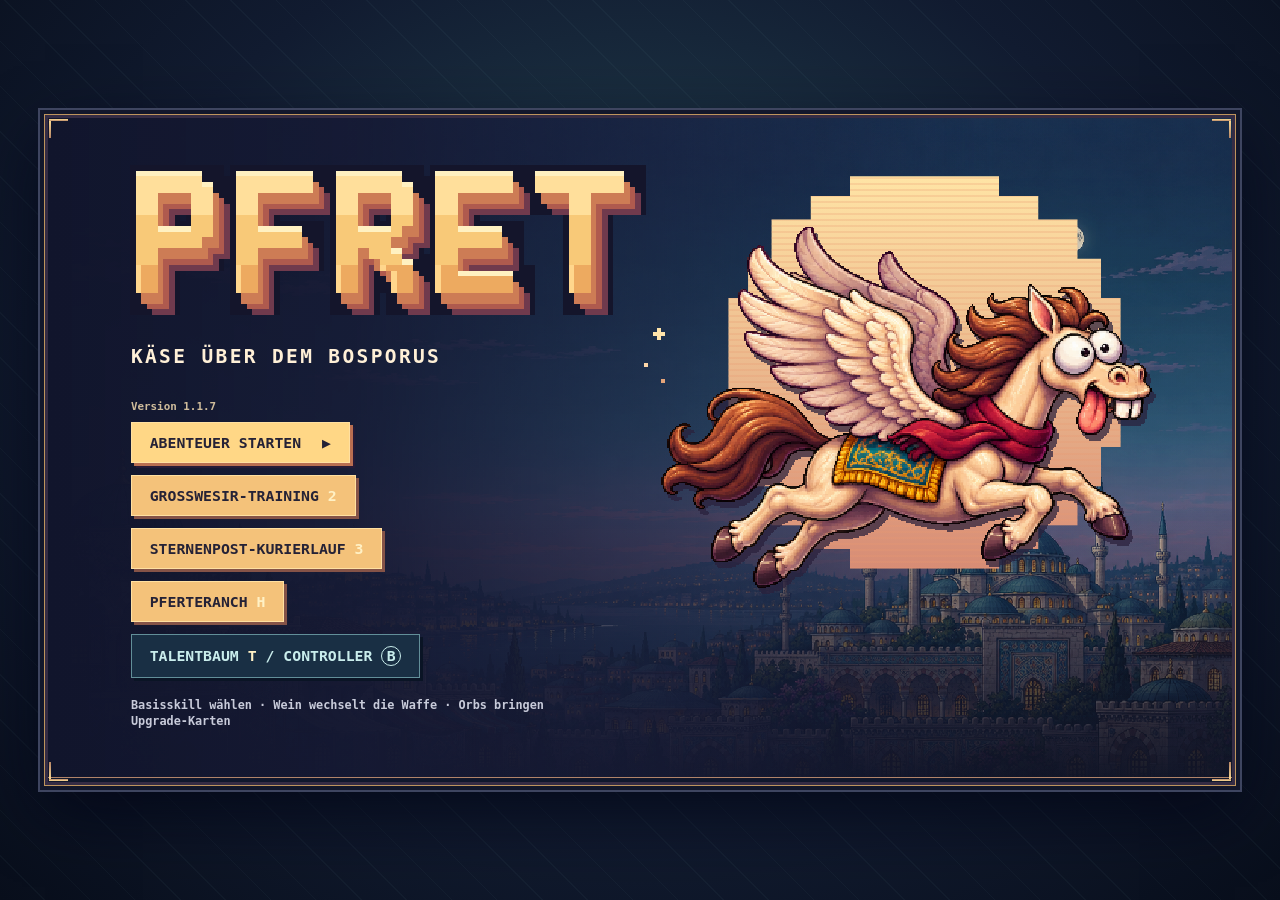
==== commit d65ee29e: "Add versioned horse ranch, egg drops and inherited pixel variants" ====
--- a/Pfert/index.html
+++ b/Pfert/index.html
@@ -17,11 +17,12 @@
      <div class="title-content">
       <h1><img src="assets/pfert-wordmark.png" alt="PFERT" width="96" height="31"></h1>
       <p class="subtitle">Käse über dem Bosporus</p>
-      <p class="title-version">Version 1.1.6</p>
+      <p class="title-version">Version 1.1.7</p>
       <div class="title-actions">
        <button id="start">Abenteuer starten <span class="start-arrow" aria-hidden="true">▶</span><kbd role="img" class="pad-key pad-only" data-pad-button="0"></kbd></button>
        <button id="training">Großwesir-Training <kbd>2</kbd><span class="pad-only"> / X</span></button>
        <button id="courier">Sternenpost-Kurierlauf <kbd>3</kbd><span class="pad-only"> / Y</span></button>
+       <button id="ranch">Pferteranch <kbd>H</kbd><span class="pad-only"> / Start</span></button>
        <button id="talents">Talentbaum <kbd>T</kbd> / Controller <kbd role="img" class="pad-key" data-pad-button="1">B</kbd></button>
       </div>
       <p class="title-hint">Basisskill wählen · Wein wechselt die Waffe · Orbs bringen Upgrade-Karten</p>
@@ -46,6 +47,8 @@
  <script src="art.js"></script>
  <script src="meta.js"></script>
  <script src="meta-data.js"></script>
+ <script src="ranch.js"></script>
+ <script src="ranch-art.js"></script>
  <script src="game.js"></script>
 </body>
 </html>
--- a/Pfert/style.css
+++ b/Pfert/style.css
@@ -659,3 +659,12 @@
  box-shadow: inset 3px 0 var(--skill-color), 0 0 12px #000b;
 }
 .skill-overlay .hint { margin: 0; }
+
+.overlay.ranch-overlay { overflow: auto; align-content: start; }
+.ranch-panel { width: min(100%, 720px); margin: 12px auto; }
+.ranch-panel h3 { color: #f0cf91; margin: 15px 0 6px; }
+.ranch-cards { display: grid; grid-template-columns: repeat(auto-fit, minmax(170px, 1fr)); gap: 8px; margin: 0 0 12px; padding: 0; text-align: left; list-style: none; }
+.ranch-cards li { display: flex; align-items: center; min-height: 56px; color: #fff1d8; background: #192237; border: 1px solid #625675; padding: 4px 6px; }
+.ranch-cards canvas { width: 72px; height: 56px; flex: none; display: block; image-rendering: pixelated; }
+.ranch-cards small { display: block; font-size: .73rem; color: #d3ccd4; }
+#ranch-close { margin-top: 12px; }
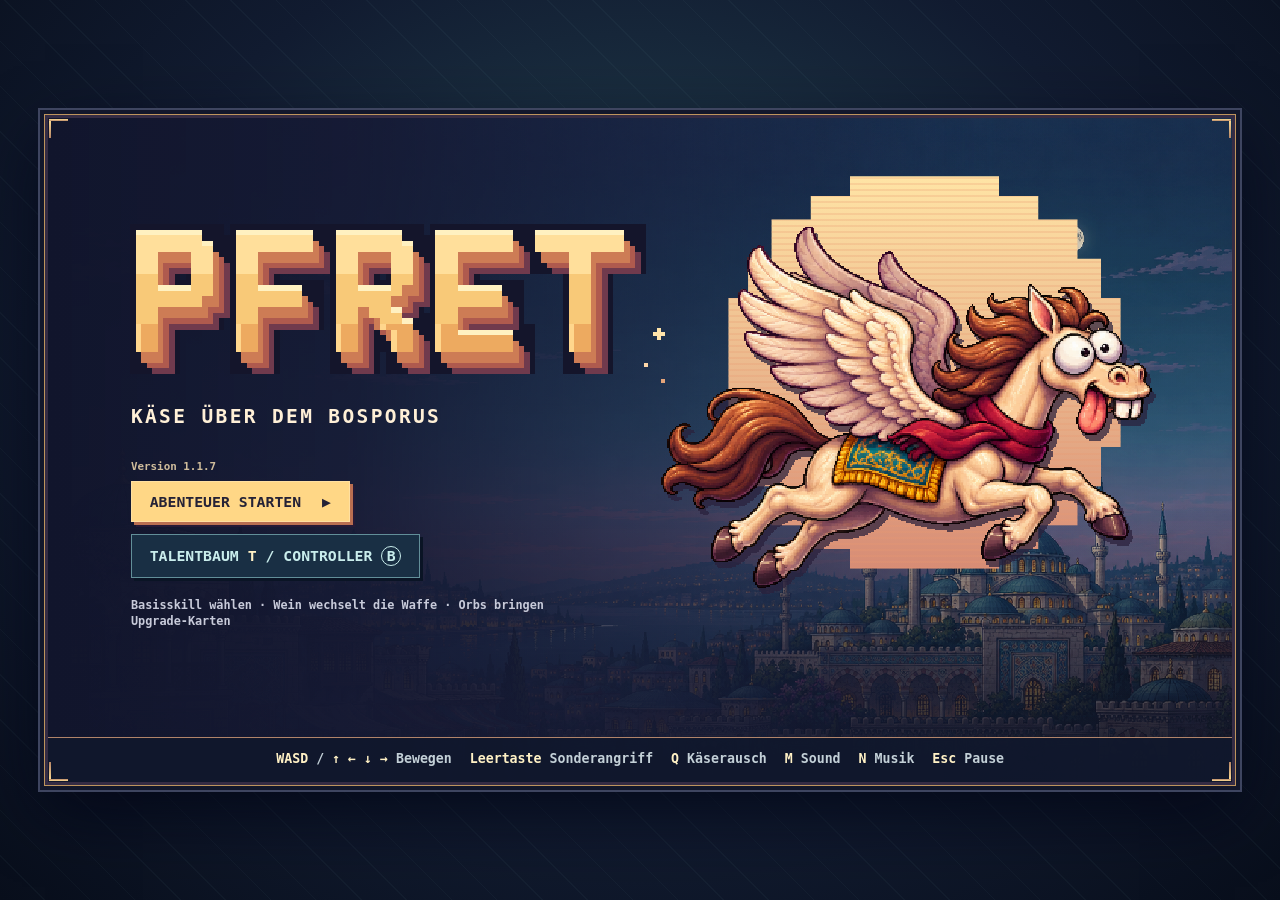
==== commit 6924ca9f: "Remove optional modes and preserve a single input standard" ====
--- a/Pfert/index.html
+++ b/Pfert/index.html
@@ -20,9 +20,6 @@
       <p class="title-version">Version 1.1.7</p>
       <div class="title-actions">
        <button id="start">Abenteuer starten <span class="start-arrow" aria-hidden="true">▶</span><kbd role="img" class="pad-key pad-only" data-pad-button="0"></kbd></button>
-       <button id="training">Großwesir-Training <kbd>2</kbd><span class="pad-only"> / X</span></button>
-       <button id="courier">Sternenpost-Kurierlauf <kbd>3</kbd><span class="pad-only"> / Y</span></button>
-       <button id="ranch">Pferteranch <kbd>H</kbd><span class="pad-only"> / Start</span></button>
        <button id="talents">Talentbaum <kbd>T</kbd> / Controller <kbd role="img" class="pad-key" data-pad-button="1">B</kbd></button>
       </div>
       <p class="title-hint">Basisskill wählen · Wein wechselt die Waffe · Orbs bringen Upgrade-Karten</p>
@@ -31,9 +28,6 @@
       <span><kbd>WASD</kbd> / <kbd>↑ ← ↓ →</kbd> Bewegen</span>
       <span><kbd>Leertaste</kbd><span class="pad-only"> / <kbd role="img" class="pad-key" data-pad-button="0"></kbd></span> Sonderangriff</span>
       <span><kbd>Q</kbd><span class="pad-only"> / <kbd role="img" class="pad-key" data-pad-button="1"></kbd></span> Käserausch</span>
-      <span><kbd>R / LB</kbd> Halten beim Sammeln: einlagern · erneut drücken: trinken</span>
-      <span><kbd>F / RB</kbd> Rosé-Korkwende</span>
-      <span><kbd>Shift / LT</kbd> Feinflug im Palastgitter</span>
       <span><kbd>M</kbd> Sound</span>
       <span><kbd>N</kbd> Musik</span>
       <span><kbd>Esc</kbd> Pause</span>
@@ -47,8 +41,6 @@
  <script src="art.js"></script>
  <script src="meta.js"></script>
  <script src="meta-data.js"></script>
- <script src="ranch.js"></script>
- <script src="ranch-art.js"></script>
  <script src="game.js"></script>
 </body>
 </html>
